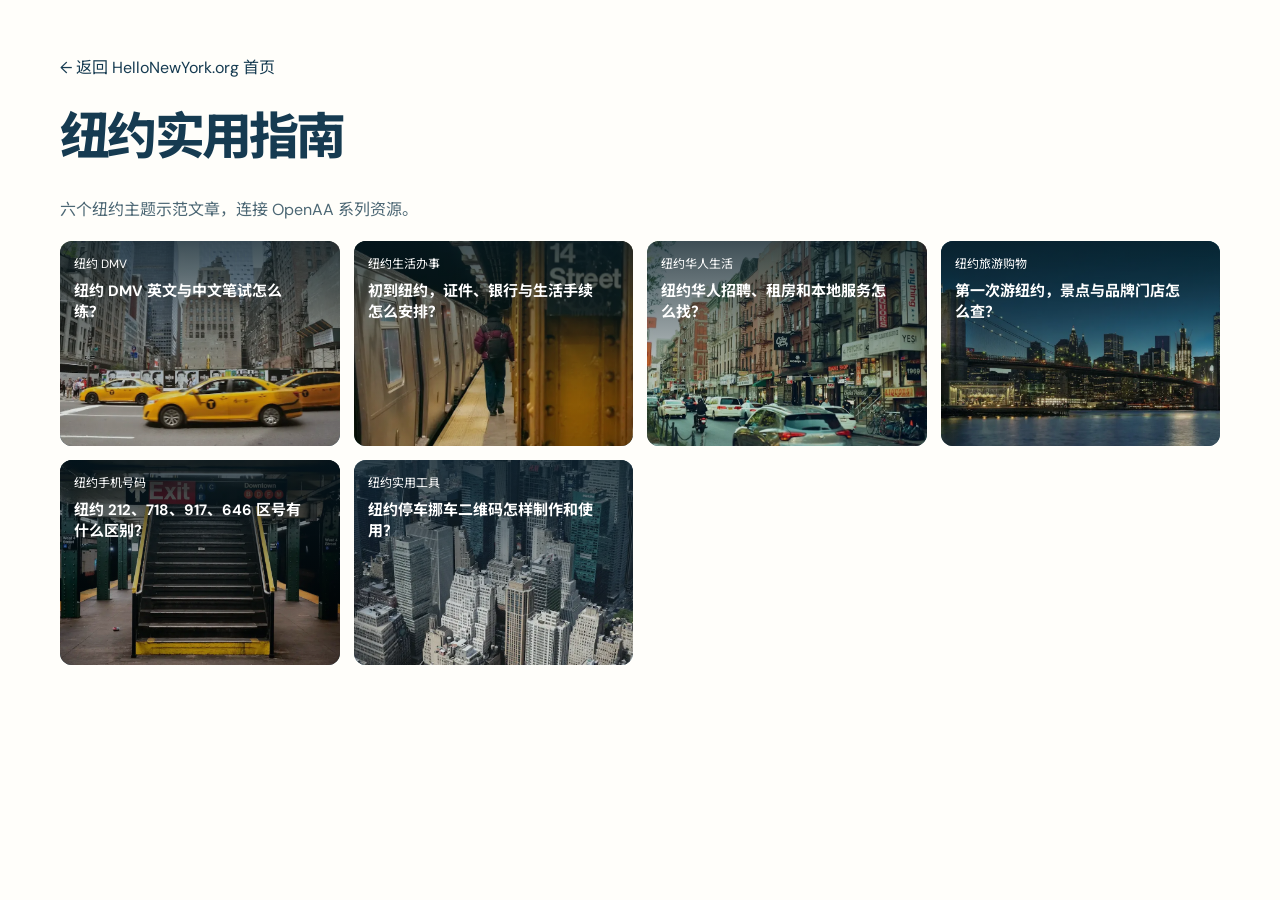
==== topics/index.html @ b411761a "Add SEO pilot topics/index.html" ====
<!doctype html><html lang="zh-CN"><head><meta charset="utf-8"><meta name="viewport" content="width=device-width,initial-scale=1"><title>纽约实用指南｜HelloNewYork.org</title><meta name="description" content="纽约 DMV、生活办事、华人生活、旅游购物、手机号码与实用工具导航。"><link rel="canonical" href="https://hellonewyork.org/topics/"><link rel="stylesheet" href="../styles.css"><link rel="stylesheet" href="../article.css"></head><body><main class="wrap article-head"><p><a href="../">← 返回 HelloNewYork.org 首页</a></p><h1>纽约实用指南</h1><p class="article-intro">六个纽约主题示范文章，连接 OpenAA 系列资源。</p><div class="article-related-grid"><a class="article-photo-card" href="./ny-dmv-practice/"><img src="../assets/dmv.webp" alt="纽约 DMV真实场景" loading="lazy"><span class="article-photo-copy"><small>纽约 DMV</small><strong>纽约 DMV 英文与中文笔试怎么练？</strong></span></a><a class="article-photo-card" href="./ny-newcomer-guide/"><img src="../assets/newcomer.webp" alt="纽约生活办事真实场景" loading="lazy"><span class="article-photo-copy"><small>纽约生活办事</small><strong>初到纽约，证件、银行与生活手续怎么安排？</strong></span></a><a class="article-photo-card" href="./ny-chinese-community/"><img src="../assets/housing.webp" alt="纽约华人生活真实场景" loading="lazy"><span class="article-photo-copy"><small>纽约华人生活</small><strong>纽约华人招聘、租房和本地服务怎么找？</strong></span></a><a class="article-photo-card" href="./ny-attractions/"><img src="../assets/attractions.webp" alt="纽约旅游购物真实场景" loading="lazy"><span class="article-photo-copy"><small>纽约旅游购物</small><strong>第一次游纽约，景点与品牌门店怎么查？</strong></span></a><a class="article-photo-card" href="./ny-area-codes/"><img src="../assets/navigation.webp" alt="纽约手机号码真实场景" loading="lazy"><span class="article-photo-copy"><small>纽约手机号码</small><strong>纽约 212、718、917、646 区号有什么区别？</strong></span></a><a class="article-photo-card" href="./ny-parking-qr/"><img src="../assets/tools.webp" alt="纽约实用工具真实场景" loading="lazy"><span class="article-photo-copy"><small>纽约实用工具</small><strong>纽约停车挪车二维码怎样制作和使用？</strong></span></a></div></main></body></html>
---- styles.css ----
@import url('https://fonts.googleapis.com/css2?family=DM+Sans:wght@400;500;600;700;800&family=Noto+Sans+SC:wght@400;500;600;700;800&display=swap');
:root{--ink:#163b51;--ink2:#25566b;--cream:#f8f6f0;--paper:#fffefa;--orange:#f07c53;--line:#e0e4e1;--muted:#697e87}
*{box-sizing:border-box}
html{scroll-behavior:smooth;scroll-padding-top:90px}
body{margin:0;background:var(--paper);color:var(--ink);font-family:'DM Sans','Noto Sans SC',sans-serif;-webkit-font-smoothing:antialiased}
a{color:inherit;text-decoration:none}
button,a{-webkit-tap-highlight-color:transparent}
a:focus-visible{outline:3px solid var(--orange);outline-offset:4px}
.wrap{width:min(1160px,calc(100% - 48px));margin:auto}
.skip{position:absolute;top:-60px;left:12px;background:white;padding:12px;z-index:20}
.skip:focus{top:10px}
.topbar{position:sticky;top:0;z-index:10;background:rgba(255,254,250,.96);backdrop-filter:blur(16px);border-bottom:1px solid #e7e8e2}
.nav{display:flex;align-items:center;justify-content:space-between;height:82px;gap:24px}
.brand{display:flex;align-items:center;gap:12px;white-space:nowrap}
.brandwords{display:grid;line-height:1.1;gap:6px}
.brandwords b{font-size:14px;letter-spacing:.11em}
.brandwords small{font-size:11px;color:var(--muted);letter-spacing:.24em}
.nav nav{display:flex;gap:33px;align-items:center;font-size:13px;font-weight:700}
.nav nav a:hover,.footer-right a:hover{color:var(--orange)}
.nav-cta{border:1px solid var(--ink);border-radius:50px;padding:10px 20px;font-size:13px;font-weight:800;white-space:nowrap}
.nav-cta:hover{background:var(--ink);color:white}
.hero{background:#f2f1e9;overflow:hidden}
.hero-copy{padding:102px 20px 80px 0;z-index:1}
h1,h2,h3,p{margin-top:0}
h1{font-size:clamp(43px,5.1vw,74px);line-height:1.22;letter-spacing:-.055em;margin:27px 0 25px;font-weight:800}
h1 em{font-style:normal;color:var(--orange)}
.hero-text{font-size:15px;line-height:2;max-width:480px;color:#486777}
.button{display:inline-flex;align-items:center;justify-content:space-between;gap:20px;padding:16px 23px;border-radius:7px;font-size:13px;font-weight:800;transition:transform .2s}
.button:hover{transform:translateY(-2px)}
.primary{background:var(--ink);color:white}
.secondary{border:1px solid var(--ink);color:var(--ink)}
.section h2,.band h2,.resources h2,.closing h2{font-size:clamp(28px,3.2vw,43px);line-height:1.36;letter-spacing:-.045em;margin:0}
.section{padding:95px 0}
.section-head{display:flex;justify-content:space-between;align-items:end;gap:20px;margin-bottom:36px}
.cards{display:grid;grid-template-columns:repeat(3,1fr);gap:18px}
.band{background:#e8eee9;padding:92px 0}
.topics{display:grid;grid-template-columns:repeat(2,1fr);gap:13px}
.topics a{background:#fffefa;padding:25px;display:flex;align-items:center;gap:22px;min-height:103px;transition:background .2s}
.topics a:hover{background:#f7d9c7}
.topics a span:nth-child(2){display:grid;gap:8px}
.explore-grid{display:grid;grid-template-columns:1.45fr 1fr;gap:18px}
.feature{display:flex;flex-direction:column;justify-content:space-between;min-height:365px;padding:31px;position:relative;overflow:hidden}
.feature:before{content:"";position:absolute;inset:0;opacity:.35;background:repeating-linear-gradient(110deg,transparent 0 55px,#fff4 56px 58px,transparent 59px 90px);pointer-events:none}
.feature.big{background:#1e5067;color:#fff}
.feature.small{background:#e4a580;color:#173d51}
.feature h3{font-size:29px;margin:0 0 10px;position:relative}
.feature p{font-size:13px;line-height:1.8;max-width:280px;position:relative}
.feature div>span{font-size:12px;font-weight:800;position:relative}
.resources{background:#f3f0e9;padding:95px 0}
.resource-grid{display:grid;grid-template-columns:1fr 1fr;gap:90px}
.resources p{color:var(--muted);font-size:13px;max-width:350px;line-height:2;margin-top:22px}
.resource-links a{padding:20px 0;border-bottom:1px solid #d1d9d5;display:flex;justify-content:space-between;gap:20px;font-weight:700;font-size:14px}
.resource-links a:first-child{border-top:1px solid #d1d9d5}
.resource-links a:hover{color:var(--orange)}
.closing{text-align:center;padding:115px 0}
.closing h2{font-size:clamp(35px,4.5vw,59px)}
.closing h2 i{color:#e78561;font-style:normal}
.closing p{font-size:14px;color:var(--muted);margin:22px 0 33px}
footer{background:#14394e;color:#fff;padding:53px 0 24px}
.foot{display:flex;justify-content:space-between;gap:30px}
.foot-logo{font-weight:800;font-size:21px;letter-spacing:.05em}
.foot-logo span{color:var(--orange)}
.foot p{font-size:12px;color:#a8bdc5;margin:15px 0 0}
.footer-right{display:flex;flex-direction:column;text-align:right;gap:17px;font-size:12px}
.footer-right span{color:#a8bdc5}
.disclaimer{border-top:1px solid #315267;margin-top:35px;padding-top:20px;font-size:11px;color:#93aeba;line-height:1.7}
@media(max-width:900px){
.nav nav{gap:15px}
.nav nav a{font-size:12px}
.hero-copy{padding-top:85px}
}
@media(max-width:700px){
.wrap{width:min(100% - 36px,560px)}
.nav{height:68px}
.nav nav{display:none}
.nav-cta{padding:9px 13px;font-size:12px}
.hero-copy{padding:56px 0 40px}
.hero-text{font-size:14px}
.section{padding:65px 0}
.section-head{align-items:start}
.cards,.topics,.explore-grid,.resource-grid{grid-template-columns:1fr}
.band,.resources{padding:65px 0}
.topics a{padding:20px;min-height:87px}
.feature{min-height:280px}
.feature.small{min-height:230px}
.resource-grid{gap:28px}
.closing{padding:85px 0}
.foot{flex-direction:column}
.footer-right{text-align:left}
.disclaimer{margin-top:30px}
}
@media(prefers-reduced-motion:reduce){
html{scroll-behavior:auto}
*,*:before,*:after{transition:none!important}
}
.brandwords b{font-size:16px;letter-spacing:.055em}
.brandwords small{font-size:12px;letter-spacing:.18em}
.feature>img{position:absolute;inset:0;width:100%;height:100%;object-fit:cover;transition:transform .35s ease}
.feature:hover>img{transform:scale(1.035)}
.feature:after{content:"";position:absolute;inset:0;background:linear-gradient(180deg,rgba(9,32,49,.35),rgba(9,32,49,.2) 30%,rgba(9,32,49,.87));pointer-events:none}
.feature.small,.feature.big{color:white}
.feature>div{position:relative;z-index:1}
.feature:before{display:none}
@media(max-width:700px){
.brandwords b{font-size:14px;letter-spacing:.035em}
.brandwords small{font-size:11px}
}
.brandwords{gap:5px}
.brandwords b{font-size:19px;letter-spacing:.035em}
.brandwords small{font-size:11px;letter-spacing:.22em}
.hero-full{position:relative;isolation:isolate;min-height:650px;background:#183949;display:flex;align-items:stretch}
.hero-full .hero-photo{position:absolute;inset:0;width:100%;height:100%;object-fit:cover;object-position:center 48%;z-index:-2}
.hero-full:before{content:"";position:absolute;inset:0;z-index:-1;background:linear-gradient(90deg,rgba(8,28,39,.79) 0%,rgba(8,28,39,.55) 38%,rgba(8,28,39,.1) 76%),linear-gradient(0deg,rgba(8,28,39,.23),transparent 60%)}
.hero-full .hero-overlay{display:flex;align-items:flex-start;width:min(1160px,calc(100% - 48px))}
.hero-full .hero-copy{padding:54px 0 94px;max-width:750px;color:#fff}
.hero-full h1{margin:0;letter-spacing:0;line-height:1.22}
.hero-full .hero-english{display:block;font-family:'DM Sans',sans-serif;font-size:clamp(46px,6.3vw,90px);font-weight:800;letter-spacing:-.065em;line-height:1.07;margin-bottom:29px}
.hero-full .hero-slogan{display:block;font-size:clamp(30px,3.25vw,46px);font-weight:700;letter-spacing:-.04em;line-height:1.42}
.hero-full .hero-rule{height:2px;width:58px;background:#f5aa88;margin:30px 0 25px}
.hero-full .hero-text{max-width:520px;font-size:15px;line-height:2;color:#f4f7f6;margin:0;text-wrap:pretty;text-shadow:0 1px 3px #17374780}
.section.wrap{padding-top:76px;padding-bottom:76px}
.section-head{margin-bottom:29px}
.band,.resources{padding-top:76px;padding-bottom:76px}
.closing{padding:82px 0}
@media(max-width:700px){
.brandwords b{font-size:16px}
.brandwords small{font-size:10px}
.hero-full{min-height:560px}
.hero-full .hero-overlay{width:calc(100% - 36px)}
.hero-full .hero-photo{object-position:57% center}
.hero-full:before{background:linear-gradient(90deg,rgba(8,28,39,.77),rgba(8,28,39,.35)),linear-gradient(0deg,rgba(8,28,39,.45),transparent 65%)}
.hero-full .hero-copy{padding:42px 0 64px;max-width:100%}
.hero-full .hero-english{font-size:clamp(43px,10.4vw,64px);margin-bottom:29px}
.hero-full .hero-slogan{font-size:clamp(29px,7vw,37px)}
.hero-full .hero-rule{margin:25px 0 20px}
.hero-full .hero-text{font-size:14px;line-height:1.95;max-width:340px}
.section.wrap{padding-top:56px;padding-bottom:56px}
.band,.resources{padding-top:60px;padding-bottom:60px}
}
.nav-cta{border:0;border-radius:0;padding:9px 0;background:transparent;color:var(--ink);font-size:14px;font-weight:700;letter-spacing:.015em}
.nav-cta:hover{background:transparent;color:var(--orange)}
@media(max-width:700px){
.nav-cta{padding:8px 0;font-size:13px}
}
.photo-card{display:flex;flex-direction:column;justify-content:flex-end;align-items:flex-start;position:relative;isolation:isolate;overflow:hidden;min-height:265px;padding:25px;color:white;background:#274d60;transition:transform .2s ease}
.photo-card>img{position:absolute;inset:0;z-index:-2;width:100%;height:100%;object-fit:cover;transition:transform .4s ease}
.photo-card:before{content:"";position:absolute;inset:0;z-index:-1;background:linear-gradient(0deg,rgba(7,26,38,.85) 0%,rgba(7,26,38,.25) 50%,rgba(7,26,38,.08) 100%)}
.photo-card:hover>img{transform:scale(1.04)}
.photo-card h3{font-size:22px;line-height:1.35;margin:0 0 7px;letter-spacing:-.025em}
.photo-card p{font-size:13px;line-height:1.6;margin:0;color:#f0f5f6}
.photo-card>div{position:relative;z-index:1;padding-right:24px}
.photo-arrow{position:absolute;right:21px;top:19px;font-size:20px;line-height:1;color:white;z-index:1}
.topics a.photo-card{display:flex;align-items:flex-start;justify-content:flex-end;gap:0;min-height:260px;padding:27px;color:white;background:#274d60}
.topics a.photo-card:hover{background:#274d60}
.topics .photo-card h3{font-size:23px}
@media(max-width:700px){
.cards{grid-template-columns:repeat(2,minmax(0,1fr));gap:12px}
.photo-card{min-height:206px;padding:15px}
.photo-card h3{font-size:17px}
.photo-card p{font-size:11px}
.photo-arrow{right:12px;top:12px;font-size:17px}
.topics{grid-template-columns:repeat(2,minmax(0,1fr));gap:12px}
.topics a.photo-card{min-height:196px;padding:15px}
.topics .photo-card h3{font-size:17px}
.topics .photo-card p{font-size:11px}
}
.cards .photo-card,.topics a.photo-card{min-height:0;height:170px;padding:18px;justify-content:flex-start;align-items:flex-start;border-radius:5px}
.photo-card:before{background:linear-gradient(180deg,rgba(7,26,38,.73) 0%,rgba(7,26,38,.4) 44%,rgba(7,26,38,.02) 100%)}
.photo-card h3,.topics .photo-card h3{font-size:19px;margin-bottom:5px}
.photo-card p,.topics .photo-card p{font-size:12px;line-height:1.4}
.photo-card>div{padding-right:0;max-width:95%}
.photo-arrow{display:none}
@media(max-width:700px){
.cards .photo-card,.topics a.photo-card{height:127px;padding:12px;border-radius:4px}
.photo-card h3,.topics .photo-card h3{font-size:15px;line-height:1.25;margin-bottom:5px}
.photo-card p,.topics .photo-card p{font-size:10px;line-height:1.3}
}
.hero-full{min-height:500px}
.hero-full .hero-photo{object-position:center 68%}
.hero-full .hero-overlay{align-self:flex-start}
.hero-full .hero-copy{padding:20px 0 40px}
@media(max-width:700px){
.hero-full{min-height:500px}
.hero-full .hero-photo{object-position:60% 67%}
.hero-full .hero-copy{padding:18px 0 38px}
}
.hero-full{position:relative}
.hero-full .hero-overlay{position:absolute;top:0;left:50%;transform:translateX(-50%);margin:0;display:block;height:auto;z-index:2}
.hero-full .hero-copy{padding-top:18px;margin:0}
@media(max-width:700px){
.hero-full .hero-copy{padding-top:14px}
}
.mobile-nav{display:none}
@media(max-width:700px){
html{scroll-padding-top:122px}
.mobile-nav{display:flex;align-items:center;justify-content:space-around;gap:4px;padding:0 12px 11px;overflow-x:auto;white-space:nowrap;scrollbar-width:none}
.mobile-nav::-webkit-scrollbar{display:none}
.mobile-nav a{flex:0 0 auto;font-size:12px;font-weight:700;color:var(--ink);padding:9px 8px;border-radius:4px}
.mobile-nav a:hover,.mobile-nav a:focus-visible{color:#a64e30;background:#f3f0e9}
}
.resources p,.closing p{color:#4b616b}
.foot p,.footer-right span,.disclaimer{color:#cad7dc}
.org-suffix,.hero-org{color:#e88a64}
.brandwords b{font-size:19px;letter-spacing:-.025em}
.brandwords small{font-size:10px;letter-spacing:.05em}
.hero-full .hero-org{display:inline-block;font-size:.43em;font-weight:800;letter-spacing:-.02em;margin-left:5px;vertical-align:baseline}
.foot-logo{letter-spacing:-.015em}
@media(max-width:700px){
 .brandwords b{font-size:16px}
 .brandwords small{font-size:9px}
 .hero-full .hero-english{font-size:clamp(37px,9vw,60px);white-space:nowrap}
 .hero-full .hero-org{margin-left:3px}
}

/* ===== Guide article pages (added 2026-11-07) ===== */
.cards.four{grid-template-columns:repeat(4,1fr)}
@media(max-width:900px){.cards.four{grid-template-columns:repeat(2,1fr)}}
.guide-head{background:#183949;color:#fff;padding:64px 0 50px}
.guide-head .crumbs{font-size:12px;color:#b9cbd4;margin-bottom:20px}
.guide-head .crumbs a:hover{color:var(--orange)}
.guide-head h1{font-size:clamp(30px,4vw,46px);margin:0 0 16px;letter-spacing:-.03em;line-height:1.3}
.guide-head .lead{font-size:15px;line-height:1.95;color:#e8f0f2;max-width:640px;margin:0}
.guide-head .meta{margin-top:18px;font-size:12px;color:#9fb6c0}
.prose{max-width:820px;padding:56px 0 64px}
.prose h2{font-size:24px;line-height:1.4;margin:42px 0 14px;letter-spacing:-.02em}
.prose h2:first-child{margin-top:0}
.prose h3{font-size:17px;margin:26px 0 8px}
.prose p{font-size:15px;line-height:1.95;color:#33474f;margin:0 0 14px}
.prose ul,.prose ol{font-size:15px;line-height:1.95;color:#33474f;margin:0 0 14px;padding-left:22px}
.prose li{margin-bottom:6px}
.prose a{color:#0b5cad;text-decoration:underline;text-underline-offset:3px}
.quickbox{background:#f3f0e9;border:1px solid var(--line);border-radius:8px;padding:20px 22px;margin:0 0 32px}
.quickbox b{display:block;margin-bottom:8px;font-size:14px}
.quickbox a{display:inline-block;margin:4px 16px 4px 0;font-size:14px;font-weight:700}
.cta-box{background:#e8eee9;border-radius:8px;padding:26px;margin:40px 0 0}
.cta-box h2{margin-top:0}
.cta-box p:last-child{margin-bottom:0}
@media(max-width:700px){
.guide-head{padding:44px 0 36px}
.prose{padding:38px 0 48px}
.prose h2{font-size:21px}
}
---- article.css ----
.article-main{background:#fffefa}.article-head{padding:54px 0 28px}.article-head h1{font-size:clamp(30px,4vw,50px);line-height:1.3;max-width:850px}.article-crumb,.article-meta{font-size:12px;color:#6d818b}.article-intro{font-size:16px;line-height:1.85;color:#4c6774;max-width:790px}.article-body{padding-bottom:80px}.article-photo-card{display:block;position:relative;isolation:isolate;overflow:hidden;min-height:240px;border-radius:12px;background:#23495c;color:#fff}.article-photo-card>img{position:absolute;inset:0;width:100%;height:100%;object-fit:cover;z-index:-2;transition:transform .3s}.article-photo-card:before{content:"";position:absolute;inset:0;z-index:-1;background:linear-gradient(180deg,rgba(5,25,35,.77),rgba(5,25,35,.12) 80%)}.article-photo-card:hover>img{transform:scale(1.04)}.article-photo-copy{position:relative;display:flex;flex-direction:column;gap:8px;align-items:flex-start;padding:24px;max-width:95%}.article-photo-copy strong{font-size:clamp(17px,2.1vw,24px);line-height:1.4}.article-photo-copy small{font-size:12px;line-height:1.5}.article-photo-copy em{font-style:normal;font-size:12px;font-weight:700}.article-prose{max-width:800px;margin:42px auto}.article-prose h2,.article-related h2{font-size:clamp(23px,3vw,31px)}.article-prose p{font-size:15px;line-height:2.1;color:#405b68}.article-faq details{padding:15px 0;border-bottom:1px solid #d9e0df}.article-faq summary{font-weight:700;cursor:pointer}.article-related{border-top:1px solid #d9e0df;padding-top:28px}.article-related-grid{display:grid;grid-template-columns:repeat(4,minmax(0,1fr));gap:14px}.article-related-grid .article-photo-card{min-height:205px}.article-related-grid .article-photo-copy{padding:14px}.article-related-grid strong{font-size:15px!important}.article-note{max-width:800px;margin:40px auto;font-size:12px;line-height:1.8;color:#647c87}@media(max-width:700px){.article-head{padding:34px 0 20px}.article-head h1{font-size:30px}.article-related-grid{grid-template-columns:repeat(2,minmax(0,1fr));gap:12px}.article-related-grid .article-photo-card{min-height:190px}.article-related-grid strong{font-size:13px!important}.article-prose p{font-size:14px}}
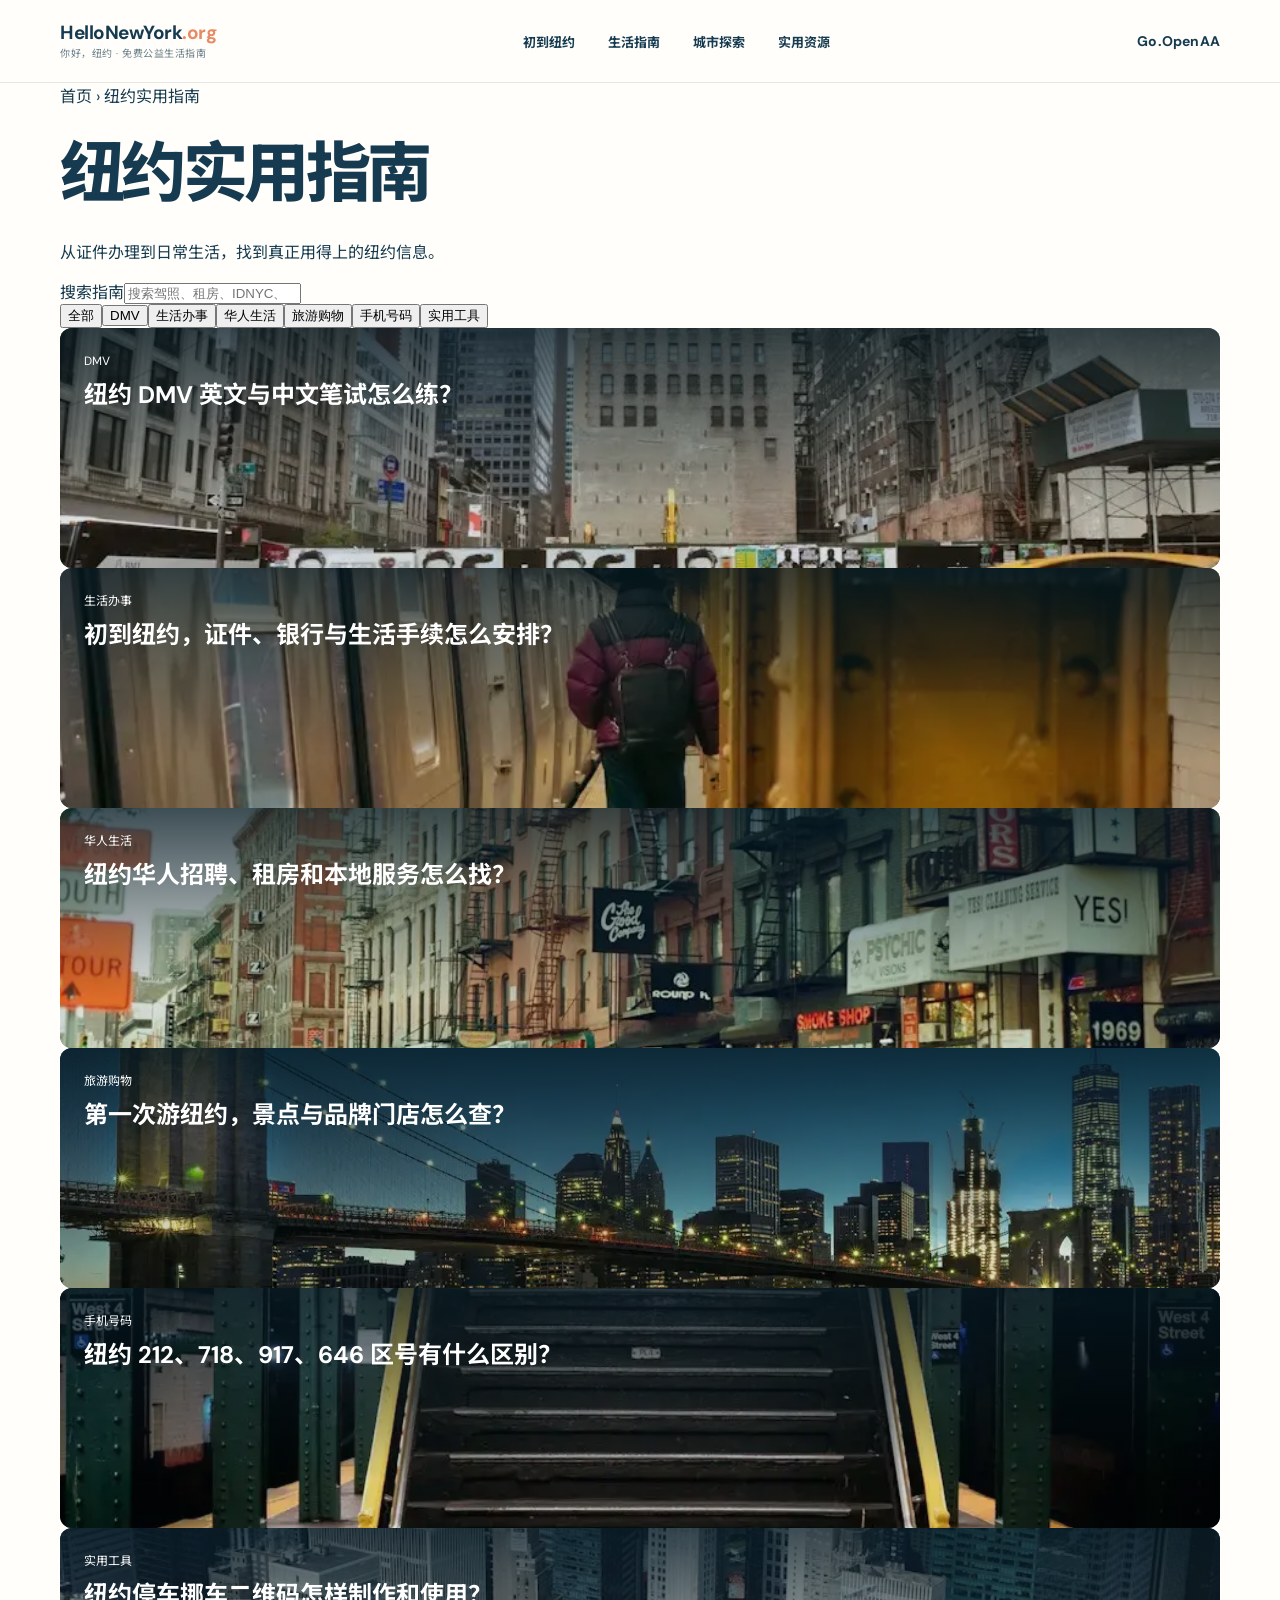
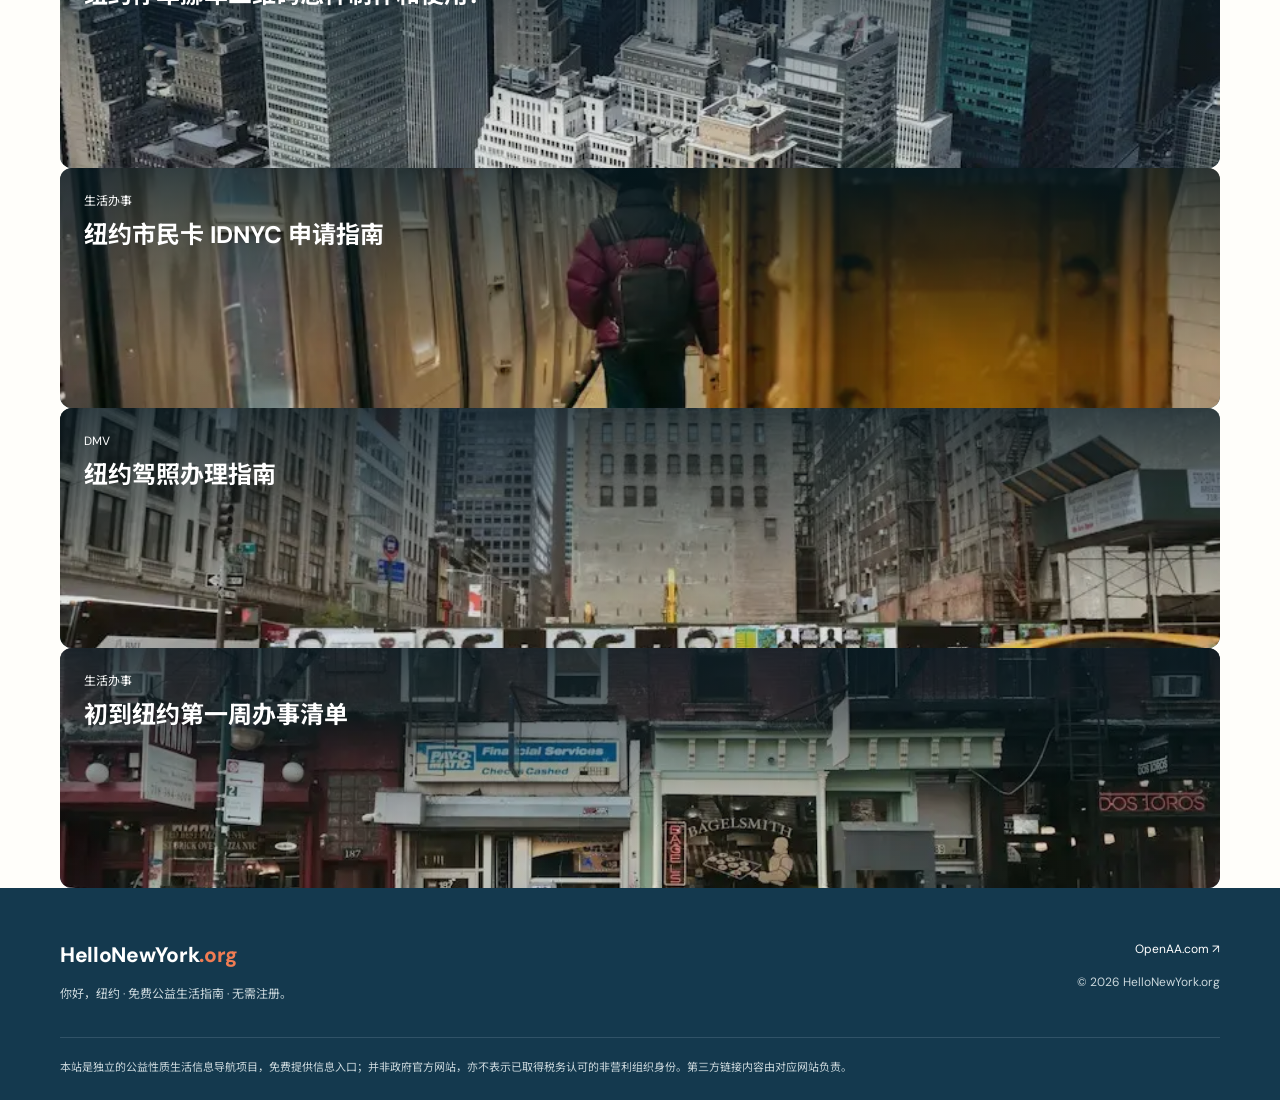
==== commit d8596a01: "Build searchable NYC topics hub: topics/index.html" ====
--- a/topics/index.html
+++ b/topics/index.html
@@ -1 +1,15 @@
-<!doctype html><html lang="zh-CN"><head><meta charset="utf-8"><meta name="viewport" content="width=device-width,initial-scale=1"><title>纽约实用指南｜HelloNewYork.org</title><meta name="description" content="纽约 DMV、生活办事、华人生活、旅游购物、手机号码与实用工具导航。"><link rel="canonical" href="https://hellonewyork.org/topics/"><link rel="stylesheet" href="../styles.css"><link rel="stylesheet" href="../article.css"></head><body><main class="wrap article-head"><p><a href="../">← 返回 HelloNewYork.org 首页</a></p><h1>纽约实用指南</h1><p class="article-intro">六个纽约主题示范文章，连接 OpenAA 系列资源。</p><div class="article-related-grid"><a class="article-photo-card" href="./ny-dmv-practice/"><img src="../assets/dmv.webp" alt="纽约 DMV真实场景" loading="lazy"><span class="article-photo-copy"><small>纽约 DMV</small><strong>纽约 DMV 英文与中文笔试怎么练？</strong></span></a><a class="article-photo-card" href="./ny-newcomer-guide/"><img src="../assets/newcomer.webp" alt="纽约生活办事真实场景" loading="lazy"><span class="article-photo-copy"><small>纽约生活办事</small><strong>初到纽约，证件、银行与生活手续怎么安排？</strong></span></a><a class="article-photo-card" href="./ny-chinese-community/"><img src="../assets/housing.webp" alt="纽约华人生活真实场景" loading="lazy"><span class="article-photo-copy"><small>纽约华人生活</small><strong>纽约华人招聘、租房和本地服务怎么找？</strong></span></a><a class="article-photo-card" href="./ny-attractions/"><img src="../assets/attractions.webp" alt="纽约旅游购物真实场景" loading="lazy"><span class="article-photo-copy"><small>纽约旅游购物</small><strong>第一次游纽约，景点与品牌门店怎么查？</strong></span></a><a class="article-photo-card" href="./ny-area-codes/"><img src="../assets/navigation.webp" alt="纽约手机号码真实场景" loading="lazy"><span class="article-photo-copy"><small>纽约手机号码</small><strong>纽约 212、718、917、646 区号有什么区别？</strong></span></a><a class="article-photo-card" href="./ny-parking-qr/"><img src="../assets/tools.webp" alt="纽约实用工具真实场景" loading="lazy"><span class="article-photo-copy"><small>纽约实用工具</small><strong>纽约停车挪车二维码怎样制作和使用？</strong></span></a></div></main></body></html>+<!doctype html>
+<html lang="zh-CN"><head><meta charset="utf-8"><meta name="viewport" content="width=device-width,initial-scale=1"><title>纽约实用指南｜证件、生活、旅游与便民信息｜HelloNewYork.org</title><meta name="description" content="纽约实用指南：查找 DMV 驾照、IDNYC、初到纽约、华人招聘租房、旅游购物、电话区号与实用工具。"><meta name="theme-color" content="#163b51"><link rel="canonical" href="https://hellonewyork.org/topics/"><link rel="icon" href="../favicon.svg" type="image/svg+xml"><meta property="og:type" content="website"><meta property="og:title" content="纽约实用指南｜HelloNewYork.org"><meta property="og:url" content="https://hellonewyork.org/topics/"><meta property="og:image" content="https://hellonewyork.org/og-image.jpg"><link rel="stylesheet" href="../styles.css"><link rel="stylesheet" href="../article.css"><link rel="stylesheet" href="../topics.css"></head>
+<body><a class="skip" href="#main">跳到正文</a><header class="topbar"><div class="wrap nav"><a class="brand" href="../" aria-label="HelloNewYork.org 首页"><span class="brandwords"><b>HelloNewYork<span class="org-suffix">.org</span></b><small>你好，纽约 · 免费公益生活指南</small></span></a><nav aria-label="主导航"><a href="../#start">初到纽约</a><a href="../#life">生活指南</a><a href="../#explore">城市探索</a><a href="../#resources">实用资源</a></nav><a class="nav-cta" href="https://go.openaa.com/" target="_blank" rel="noopener">Go.OpenAA</a></div><nav class="mobile-nav" aria-label="手机栏目导航"><a href="../#start">初到纽约</a><a href="../#life">生活指南</a><a href="../#explore">城市探索</a><a href="../#resources">实用资源</a></nav></header>
+<main id="main" class="wrap hub-main"><p class="hub-crumb"><a href="../">首页</a> › 纽约实用指南</p><h1>纽约实用指南</h1><p class="hub-lead">从证件办理到日常生活，找到真正用得上的纽约信息。</p><label class="hub-search-label" for="guide-search">搜索指南</label><input id="guide-search" class="hub-search" type="search" placeholder="搜索驾照、租房、IDNYC、手机号码…" autocomplete="off">
+<div class="hub-tabs" role="group" aria-label="指南分类"><button type="button" class="active" data-filter="全部" aria-pressed="true">全部</button><button type="button" data-filter="DMV" aria-pressed="false">DMV</button><button type="button" data-filter="生活办事" aria-pressed="false">生活办事</button><button type="button" data-filter="华人生活" aria-pressed="false">华人生活</button><button type="button" data-filter="旅游购物" aria-pressed="false">旅游购物</button><button type="button" data-filter="手机号码" aria-pressed="false">手机号码</button><button type="button" data-filter="实用工具" aria-pressed="false">实用工具</button></div>
+<div id="guide-results" class="hub-grid"><a class="hub-card article-photo-card" href="ny-dmv-practice/" data-category="DMV" data-search="纽约 dmv 英文与中文笔试怎么练？ 纽约驾照 笔试 中文 英文 dmv" data-order="0"><img src="../assets/dmv.webp" alt="DMV相关纽约实景" width="950" height="633" loading="lazy"><span class="article-photo-copy"><small>DMV</small><strong>纽约 DMV 英文与中文笔试怎么练？</strong></span></a>
+<a class="hub-card article-photo-card" href="ny-newcomer-guide/" data-category="生活办事" data-search="初到纽约，证件、银行与生活手续怎么安排？ 新移民 银行 地址 证件 生活办事" data-order="1"><img src="../assets/newcomer.webp" alt="生活办事相关纽约实景" width="950" height="633" loading="lazy"><span class="article-photo-copy"><small>生活办事</small><strong>初到纽约，证件、银行与生活手续怎么安排？</strong></span></a>
+<a class="hub-card article-photo-card" href="ny-chinese-community/" data-category="华人生活" data-search="纽约华人招聘、租房和本地服务怎么找？ 工作 招聘 租房 二手 服务 华人生活" data-order="2"><img src="../assets/housing.webp" alt="华人生活相关纽约实景" width="950" height="633" loading="lazy"><span class="article-photo-copy"><small>华人生活</small><strong>纽约华人招聘、租房和本地服务怎么找？</strong></span></a>
+<a class="hub-card article-photo-card" href="ny-attractions/" data-category="旅游购物" data-search="第一次游纽约，景点与品牌门店怎么查？ 景点 购物 品牌 旅游 旅游购物" data-order="3"><img src="../assets/attractions.webp" alt="旅游购物相关纽约实景" width="950" height="633" loading="lazy"><span class="article-photo-copy"><small>旅游购物</small><strong>第一次游纽约，景点与品牌门店怎么查？</strong></span></a>
+<a class="hub-card article-photo-card" href="ny-area-codes/" data-category="手机号码" data-search="纽约 212、718、917、646 区号有什么区别？ 区号 电话 numbermobi 手机号码" data-order="4"><img src="../assets/navigation.webp" alt="手机号码相关纽约实景" width="950" height="633" loading="lazy"><span class="article-photo-copy"><small>手机号码</small><strong>纽约 212、718、917、646 区号有什么区别？</strong></span></a>
+<a class="hub-card article-photo-card" href="ny-parking-qr/" data-category="实用工具" data-search="纽约停车挪车二维码怎样制作和使用？ 停车 二维码 联系 车主 实用工具" data-order="5"><img src="../assets/tools.webp" alt="实用工具相关纽约实景" width="950" height="633" loading="lazy"><span class="article-photo-copy"><small>实用工具</small><strong>纽约停车挪车二维码怎样制作和使用？</strong></span></a>
+<a class="hub-card article-photo-card" href="../../guides/idnyc/" data-category="生活办事" data-search="纽约市民卡 idnyc 申请指南 idnyc 市民卡 身份 预约 生活办事" data-order="6"><img src="../assets/newcomer.webp" alt="生活办事相关纽约实景" width="950" height="633" loading="lazy"><span class="article-photo-copy"><small>生活办事</small><strong>纽约市民卡 IDNYC 申请指南</strong></span></a>
+<a class="hub-card article-photo-card" href="../../guides/driver-license/" data-category="DMV" data-search="纽约驾照办理指南 驾照 dmv 申请 路考 dmv" data-order="7"><img src="../assets/dmv.webp" alt="DMV相关纽约实景" width="950" height="633" loading="lazy"><span class="article-photo-copy"><small>DMV</small><strong>纽约驾照办理指南</strong></span></a>
+<a class="hub-card article-photo-card" href="../../guides/first-week-checklist/" data-category="生活办事" data-search="初到纽约第一周办事清单 新移民 第一周 办事 清单 生活办事" data-order="8"><img src="../assets/services.webp" alt="生活办事相关纽约实景" width="950" height="633" loading="lazy"><span class="article-photo-copy"><small>生活办事</small><strong>初到纽约第一周办事清单</strong></span></a></div><p class="hub-empty" id="hub-empty" hidden>没有找到相关指南，试试其他关键词。</p><nav id="hub-pages" class="hub-pages" aria-label="文章分页"></nav></main>
+<footer><div class="wrap foot"><div><a class="foot-logo" href="../">HelloNewYork<span class="org-suffix">.org</span></a><p>你好，纽约 · 免费公益生活指南 · 无需注册。</p></div><div class="footer-right"><a href="https://openaa.com/" target="_blank" rel="noopener">OpenAA.com ↗</a><span>© <span id="year">2026</span> HelloNewYork.org</span></div></div><div class="wrap disclaimer">本站是独立的公益性质生活信息导航项目，免费提供信息入口；并非政府官方网站，亦不表示已取得税务认可的非营利组织身份。第三方链接内容由对应网站负责。</div></footer><script src="../script.js" defer></script><script src="../topics.js" defer></script></body></html>
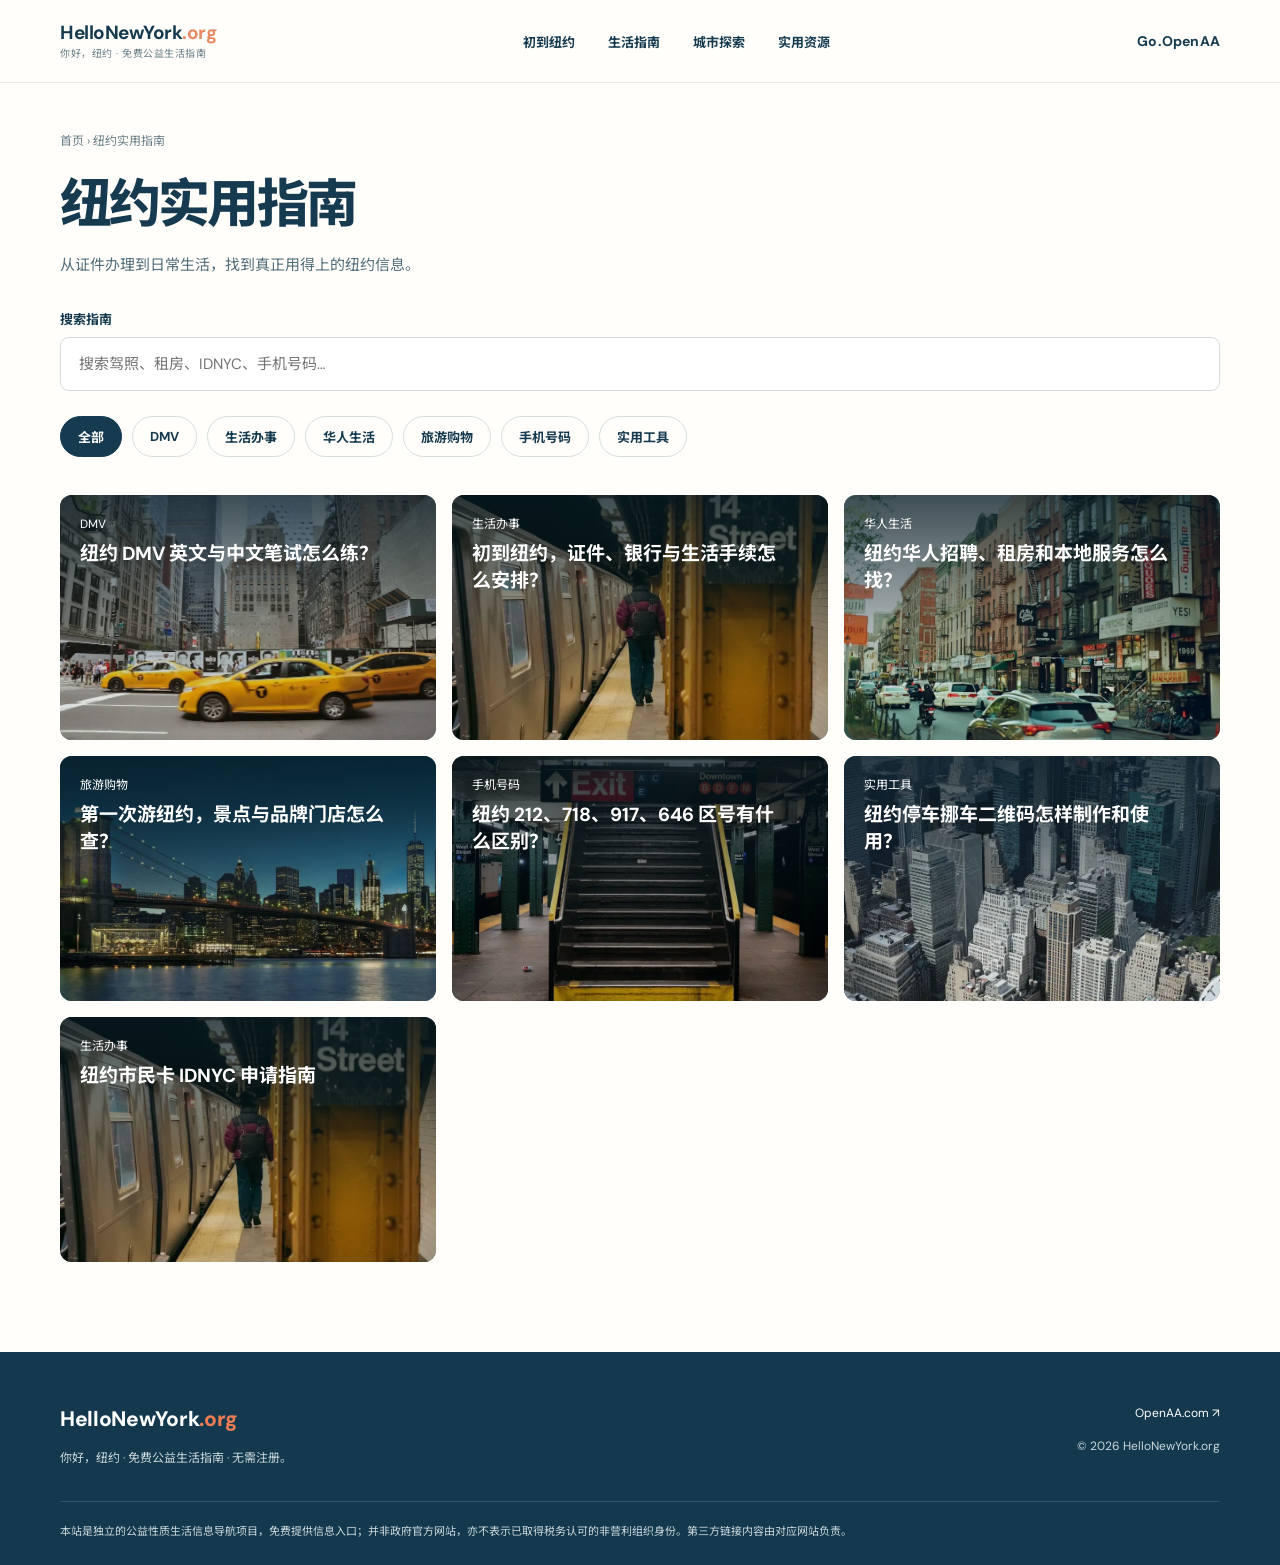
==== commit 632b3ab0: "Remove deleted legacy links and index new IDNYC guide" ====
--- a/topics/index.html
+++ b/topics/index.html
@@ -9,7 +9,7 @@
 <a class="hub-card article-photo-card" href="ny-attractions/" data-category="旅游购物" data-search="第一次游纽约，景点与品牌门店怎么查？ 景点 购物 品牌 旅游 旅游购物" data-order="3"><img src="../assets/attractions.webp" alt="旅游购物相关纽约实景" width="950" height="633" loading="lazy"><span class="article-photo-copy"><small>旅游购物</small><strong>第一次游纽约，景点与品牌门店怎么查？</strong></span></a>
 <a class="hub-card article-photo-card" href="ny-area-codes/" data-category="手机号码" data-search="纽约 212、718、917、646 区号有什么区别？ 区号 电话 numbermobi 手机号码" data-order="4"><img src="../assets/navigation.webp" alt="手机号码相关纽约实景" width="950" height="633" loading="lazy"><span class="article-photo-copy"><small>手机号码</small><strong>纽约 212、718、917、646 区号有什么区别？</strong></span></a>
 <a class="hub-card article-photo-card" href="ny-parking-qr/" data-category="实用工具" data-search="纽约停车挪车二维码怎样制作和使用？ 停车 二维码 联系 车主 实用工具" data-order="5"><img src="../assets/tools.webp" alt="实用工具相关纽约实景" width="950" height="633" loading="lazy"><span class="article-photo-copy"><small>实用工具</small><strong>纽约停车挪车二维码怎样制作和使用？</strong></span></a>
-<a class="hub-card article-photo-card" href="../../guides/idnyc/" data-category="生活办事" data-search="纽约市民卡 idnyc 申请指南 idnyc 市民卡 身份 预约 生活办事" data-order="6"><img src="../assets/newcomer.webp" alt="生活办事相关纽约实景" width="950" height="633" loading="lazy"><span class="article-photo-copy"><small>生活办事</small><strong>纽约市民卡 IDNYC 申请指南</strong></span></a>
-<a class="hub-card article-photo-card" href="../../guides/driver-license/" data-category="DMV" data-search="纽约驾照办理指南 驾照 dmv 申请 路考 dmv" data-order="7"><img src="../assets/dmv.webp" alt="DMV相关纽约实景" width="950" height="633" loading="lazy"><span class="article-photo-copy"><small>DMV</small><strong>纽约驾照办理指南</strong></span></a>
-<a class="hub-card article-photo-card" href="../../guides/first-week-checklist/" data-category="生活办事" data-search="初到纽约第一周办事清单 新移民 第一周 办事 清单 生活办事" data-order="8"><img src="../assets/services.webp" alt="生活办事相关纽约实景" width="950" height="633" loading="lazy"><span class="article-photo-copy"><small>生活办事</small><strong>初到纽约第一周办事清单</strong></span></a></div><p class="hub-empty" id="hub-empty" hidden>没有找到相关指南，试试其他关键词。</p><nav id="hub-pages" class="hub-pages" aria-label="文章分页"></nav></main>
+<a class="hub-card article-photo-card" href="./idnyc-apply-guide/" data-category="生活办事" data-search="纽约市民卡 idnyc 申请指南 idnyc 市民卡 身份 预约 生活办事" data-order="6"><img src="../assets/newcomer.webp" alt="生活办事相关纽约实景" width="950" height="633" loading="lazy"><span class="article-photo-copy"><small>生活办事</small><strong>纽约市民卡 IDNYC 申请指南</strong></span></a>
+
+</div><p class="hub-empty" id="hub-empty" hidden>没有找到相关指南，试试其他关键词。</p><nav id="hub-pages" class="hub-pages" aria-label="文章分页"></nav></main>
 <footer><div class="wrap foot"><div><a class="foot-logo" href="../">HelloNewYork<span class="org-suffix">.org</span></a><p>你好，纽约 · 免费公益生活指南 · 无需注册。</p></div><div class="footer-right"><a href="https://openaa.com/" target="_blank" rel="noopener">OpenAA.com ↗</a><span>© <span id="year">2026</span> HelloNewYork.org</span></div></div><div class="wrap disclaimer">本站是独立的公益性质生活信息导航项目，免费提供信息入口；并非政府官方网站，亦不表示已取得税务认可的非营利组织身份。第三方链接内容由对应网站负责。</div></footer><script src="../script.js" defer></script><script src="../topics.js" defer></script></body></html>
--- a/topics.css
+++ b/topics.css
@@ -0,0 +1 @@
+.hub-main{padding-top:48px;padding-bottom:90px}.hub-crumb{font-size:12px;color:#697e87;margin-bottom:22px}.hub-main h1{font-size:clamp(32px,4.4vw,52px);line-height:1.3;margin:0 0 12px}.hub-lead{font-size:15px;color:#526e7b;line-height:1.9;margin-bottom:30px}.hub-search-label{display:block;font-weight:700;font-size:13px;margin-bottom:9px}.hub-search{display:block;width:100%;padding:16px 18px;border:1px solid #d5dedb;border-radius:9px;font:inherit;font-size:15px;background:#fff;color:#163b51;outline-offset:3px}.hub-tabs{display:flex;flex-wrap:nowrap;overflow-x:auto;overflow-y:hidden;gap:10px;margin:25px 0 28px;padding:0 0 10px;scrollbar-width:thin;-webkit-overflow-scrolling:touch}.hub-tabs button{flex:0 0 auto;white-space:nowrap;padding:10px 17px;border-radius:22px;border:1px solid #d6dedb;background:#fffefa;color:#163b51;font:inherit;font-size:13px;font-weight:700;cursor:pointer}.hub-tabs button.active{background:#163b51;border-color:#163b51;color:white}.hub-tabs button:focus-visible{outline:3px solid #f07c53;outline-offset:2px}.hub-grid{display:grid;grid-template-columns:repeat(3,minmax(0,1fr));gap:16px}.hub-grid .article-photo-card{min-height:245px}.hub-grid .article-photo-copy{padding:20px}.hub-grid .article-photo-copy strong{font-size:19px!important}.hub-card[hidden]{display:none!important}.hub-empty{padding:32px 0;color:#647d88}.hub-pages{display:flex;justify-content:center;gap:9px;margin-top:30px}.hub-pages button{border:1px solid #cbd8d7;background:white;border-radius:7px;padding:8px 14px;color:#163b51;font:inherit;cursor:pointer}.hub-pages button[aria-current="page"]{background:#163b51;color:white}.hub-pages:empty{display:none}@media(max-width:700px){.hub-main{padding-top:28px}.hub-lead{font-size:14px}.hub-tabs{gap:8px;margin:20px 0}.hub-tabs button{padding:9px 14px}.hub-grid{grid-template-columns:repeat(2,minmax(0,1fr));gap:12px}.hub-grid .article-photo-card{min-height:195px}.hub-grid .article-photo-copy{padding:12px}.hub-grid .article-photo-copy strong{font-size:14px!important}}
